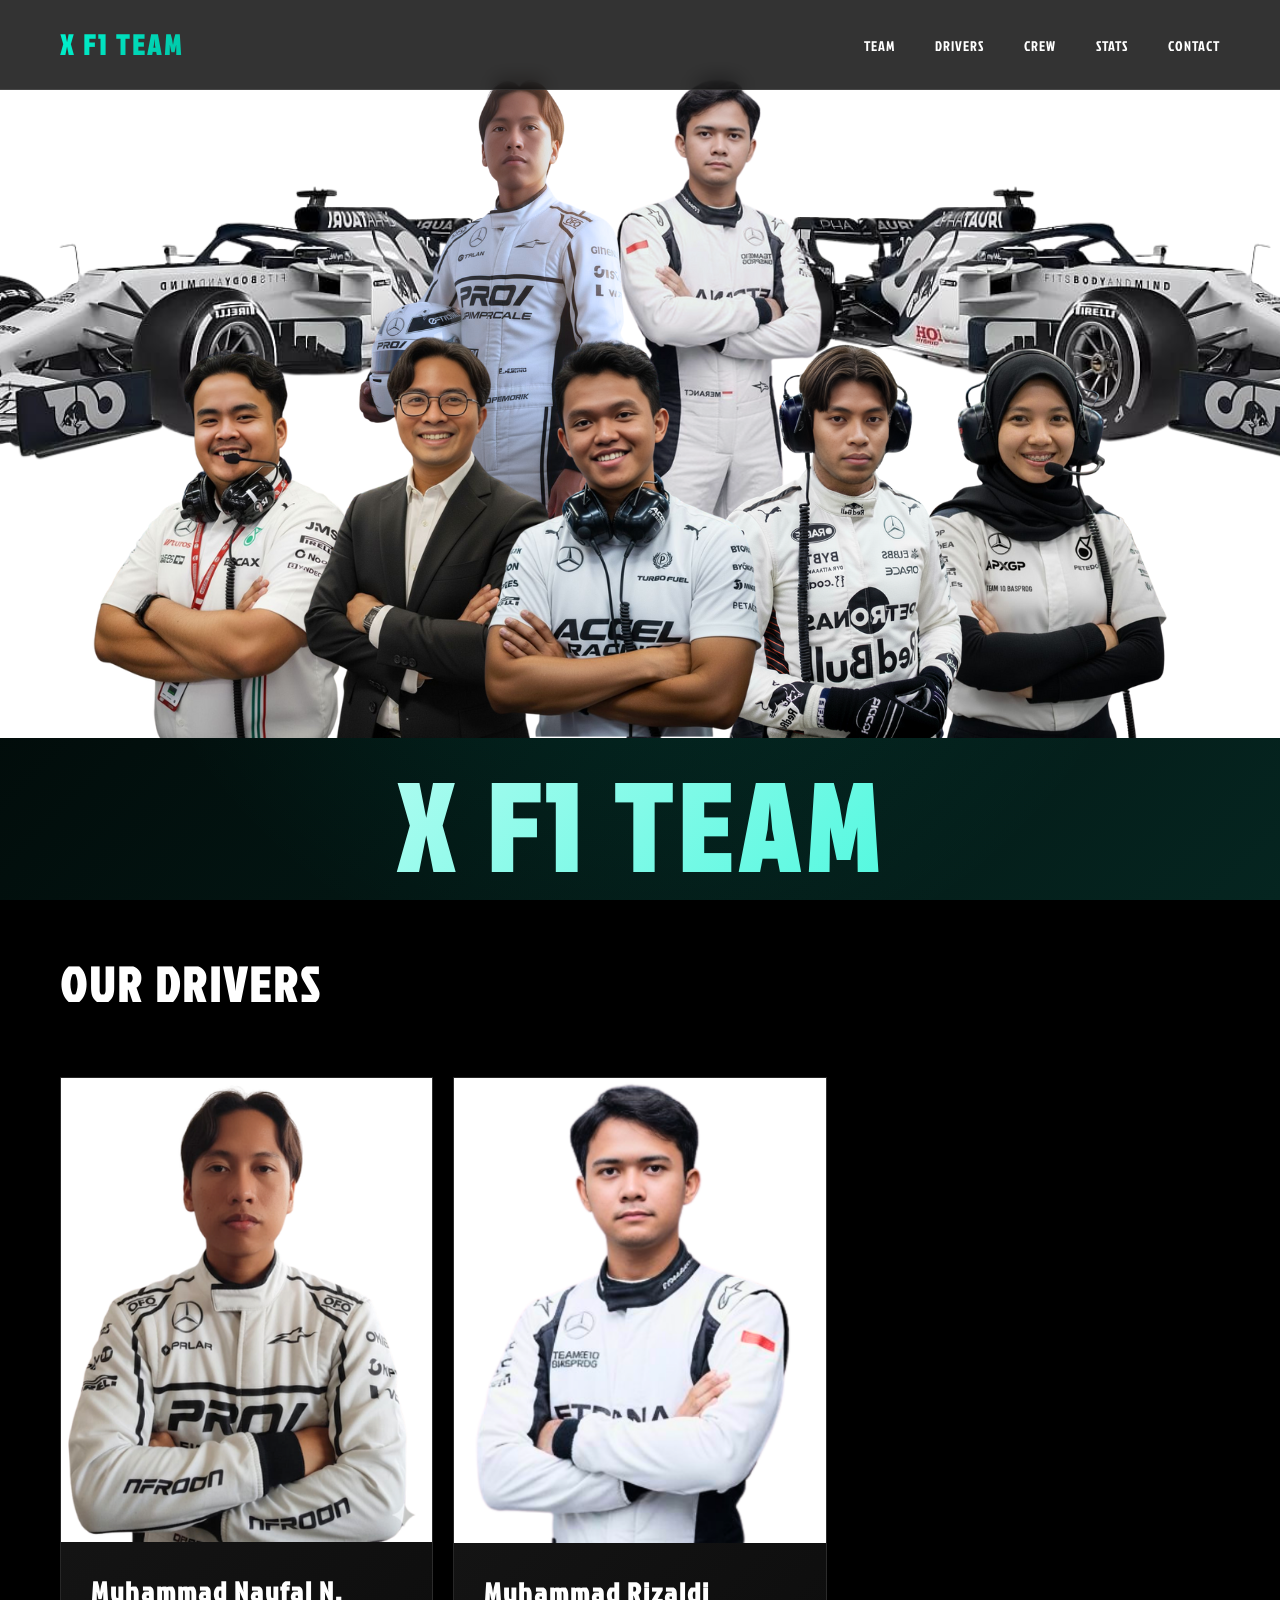
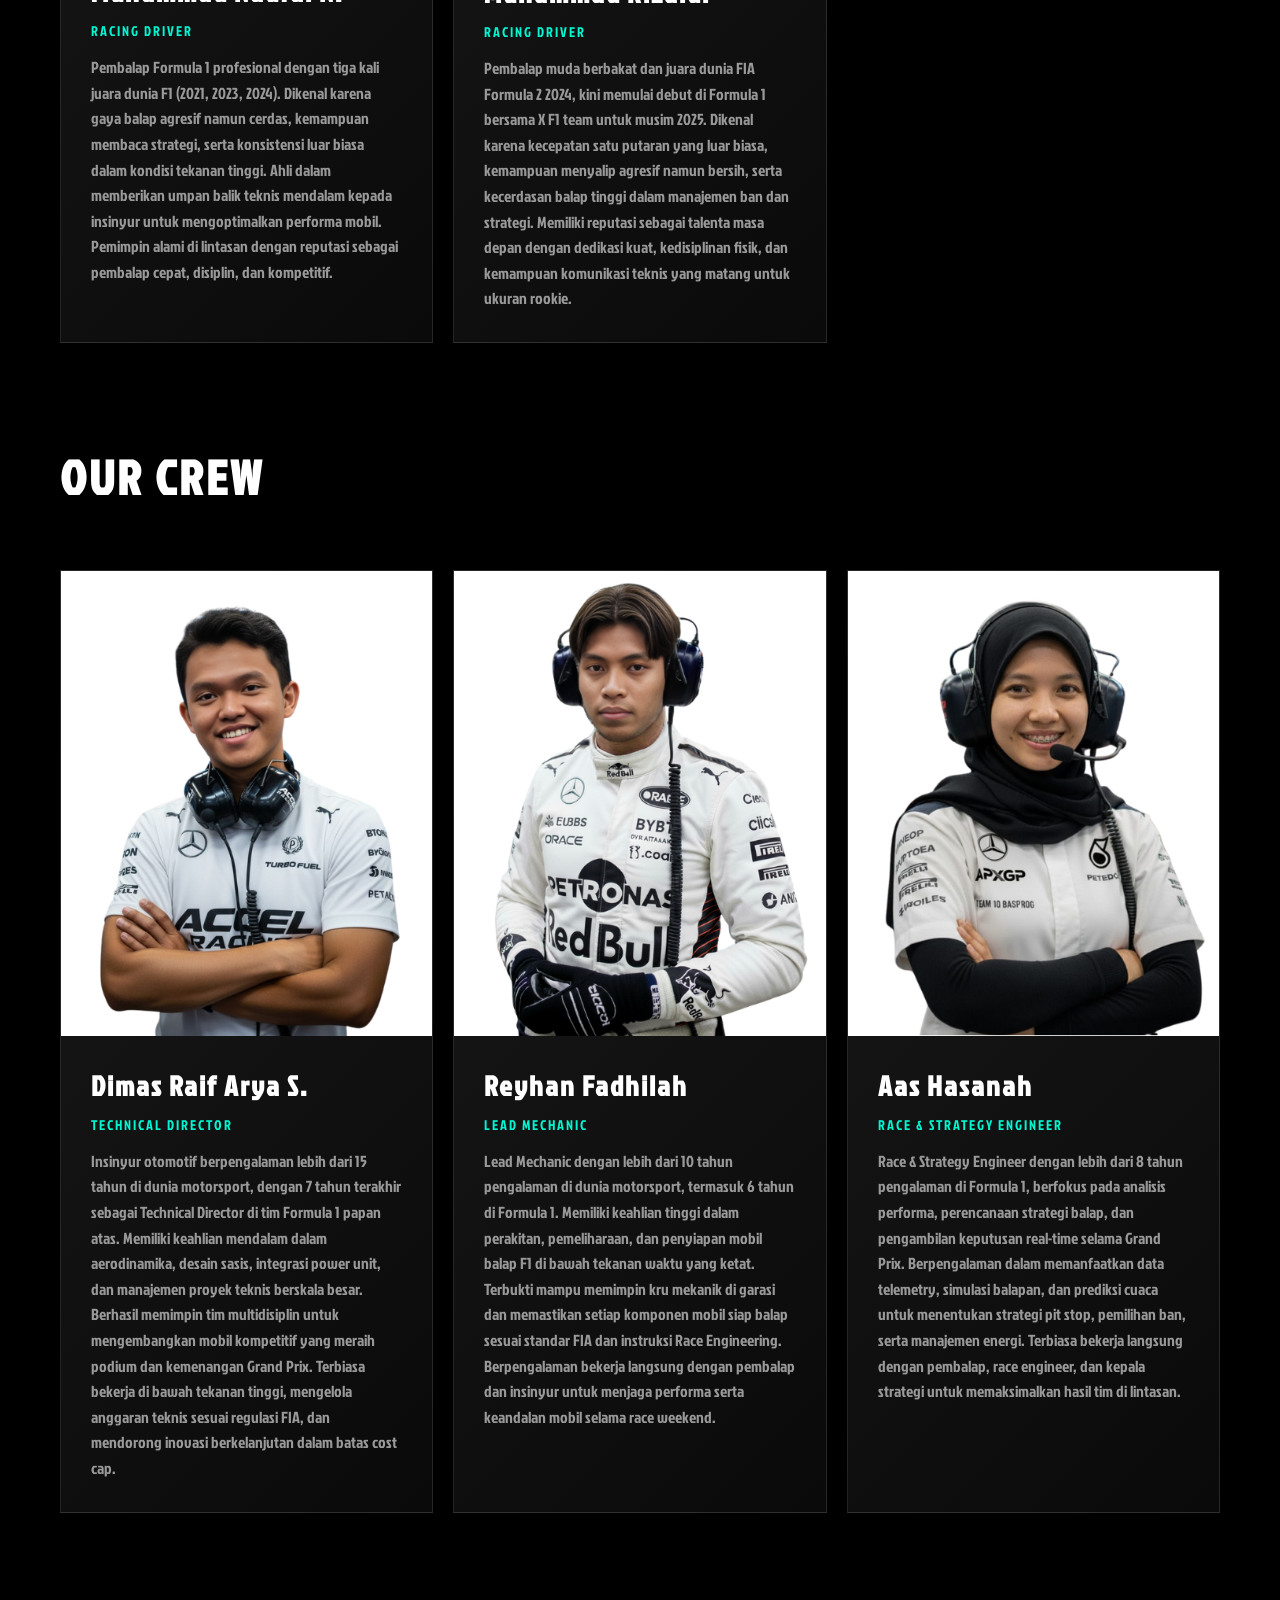
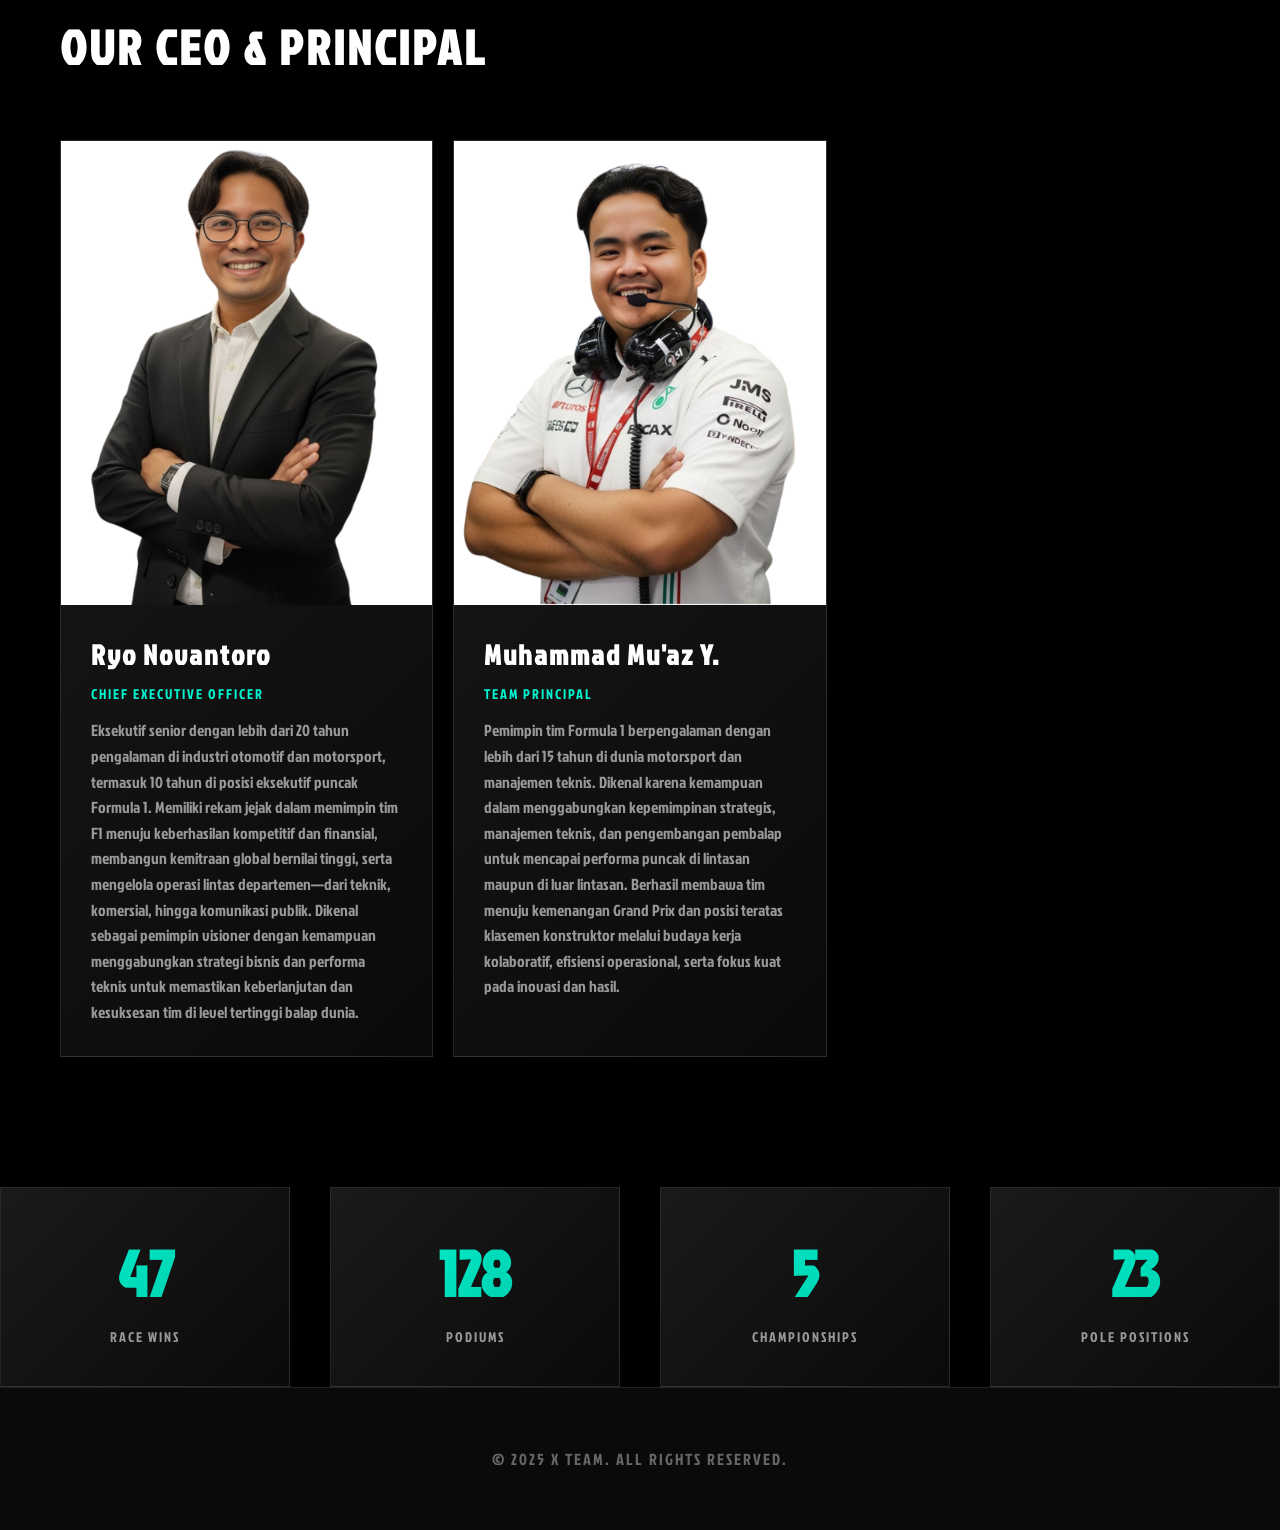
==== index.html @ dd736ea3 "Rename mainpage.html to index.html" ====
<!DOCTYPE html>
<html lang="en">
<head>
    <meta charset="UTF-8">
    <meta name="viewport" content="width=device-width, initial-scale=1.0">
    <title>APEX Racing - Formula 1 Team</title>
    <link rel="stylesheet" href="css/style.css">
</head>
<style>
@import url('https://fonts.googleapis.com/css2?family=Jockey+One&display=swap');
</style>
<body>
    <nav>
        <div class="logo">X F1 TEAM</div> <!-- Replace with your team logo -->
        <ul class="nav-links">
            <li><a href="#team">TEAM</a></li> <!-- Changed from HOME to TEAM -->
            <li><a href="#drivers">DRIVERS</a></li>
            <li><a href="#crew">CREW</a></li>
            <li><a href="#stats">STATS</a></li>
            <li><a href="#contact">CONTACT</a></li>
        </ul>
    </nav>

    <section class="hero">
        <div class="hero-content">
            <img src="img/team.png" alt="">
            <h1>X F1 TEAM</h1>
            <p>PUSHING THE LIMITS</p>
            <a href="#team" class="cta-button">Explore Team</a>
        </div>
    </section>
    

    <section class="section" id="drivers">
        <h2 class="section-title">Our Drivers</h2>
        <div class="team-grid">
            <div class="team-card">
                <div class="card-image"><img src="img/driver1.png" alt=""></div>
                <div class="card-content">
                    <h3>Muhammad Naufal N.</h3>
                    <div class="role">Racing Driver</div>
                    <p>Pembalap Formula 1 profesional dengan tiga kali juara dunia F1 (2021, 2023, 2024). Dikenal karena gaya balap agresif namun cerdas, kemampuan membaca strategi, serta konsistensi luar biasa dalam kondisi tekanan tinggi. Ahli dalam memberikan umpan balik teknis mendalam kepada insinyur untuk mengoptimalkan performa mobil. Pemimpin alami di lintasan dengan reputasi sebagai pembalap cepat, disiplin, dan kompetitif.</p>
                </div>
            </div>
            <div class="team-card">
               <div class="card-image"><img src="img/driver2.png" alt=""></div>
                <div class="card-content">
                    <h3>Muhammad Rizaldi</h3>
                    <div class="role">Racing Driver</div>
                    <p>Pembalap muda berbakat dan juara dunia FIA Formula 2 2024, kini memulai debut di Formula 1 bersama X F1 team untuk musim 2025. Dikenal karena kecepatan satu putaran yang luar biasa, kemampuan menyalip agresif namun bersih, serta kecerdasan balap tinggi dalam manajemen ban dan strategi. Memiliki reputasi sebagai talenta masa depan dengan dedikasi kuat, kedisiplinan fisik, dan kemampuan komunikasi teknis yang matang untuk ukuran rookie.</p>
                </div>
            </div>
        </div>
        
    </section>
     <section class="section" id="crew">
        <h2 class="section-title">Our CREW</h2>
        <div class="team-grid">
             <div class="team-card">
                <div class="card-image"><img src="img/dimas.png" alt=""></div>
                <div class="card-content">
                    <h3>Dimas Raif Arya S.</h3>
                    <div class="role">Technical Director</div>
                    <p>Insinyur otomotif berpengalaman lebih dari 15 tahun di dunia motorsport, dengan 7 tahun terakhir sebagai Technical Director di tim Formula 1 papan atas. Memiliki keahlian mendalam dalam aerodinamika, desain sasis, integrasi power unit, dan manajemen proyek teknis berskala besar. Berhasil memimpin tim multidisiplin untuk mengembangkan mobil kompetitif yang meraih podium dan kemenangan Grand Prix. Terbiasa bekerja di bawah tekanan tinggi, mengelola anggaran teknis sesuai regulasi FIA, dan mendorong inovasi berkelanjutan dalam batas cost cap.</p>
                </div>
            </div>
             <div class="team-card">
                <div class="card-image"><img src="img/repad.png" alt=""></div>
                <div class="card-content">
                    <h3>Reyhan Fadhilah</h3>
                    <div class="role">Lead Mechanic</div>
                    <p>Lead Mechanic dengan lebih dari 10 tahun pengalaman di dunia motorsport, termasuk 6 tahun di Formula 1. Memiliki keahlian tinggi dalam perakitan, pemeliharaan, dan penyiapan mobil balap F1 di bawah tekanan waktu yang ketat. Terbukti mampu memimpin kru mekanik di garasi dan memastikan setiap komponen mobil siap balap sesuai standar FIA dan instruksi Race Engineering. Berpengalaman bekerja langsung dengan pembalap dan insinyur untuk menjaga performa serta keandalan mobil selama race weekend.</p>
                </div>
            </div>
            <div class="team-card">
               <div class="card-image"><img src="img/aas.png" alt=""></div>
                <div class="card-content">
                    <h3>Aas Hasanah</h3>
                    <div class="role">Race & Strategy Engineer</div>
                    <p>Race & Strategy Engineer dengan lebih dari 8 tahun pengalaman di Formula 1, berfokus pada analisis performa, perencanaan strategi balap, dan pengambilan keputusan real-time selama Grand Prix. Berpengalaman dalam memanfaatkan data telemetry, simulasi balapan, dan prediksi cuaca untuk menentukan strategi pit stop, pemilihan ban, serta manajemen energi. Terbiasa bekerja langsung dengan pembalap, race engineer, dan kepala strategi untuk memaksimalkan hasil tim di lintasan.</p>
                </div>
            </div>
        </div>

        </section>
    

    <section class="section" id="team">
        <h2 class="section-title">Our CEO & Principal</h2>
        <div class="team-grid">
            <div class="team-card">
                <div class="card-image"><img src="img/ryo.png" alt=""></div>
                <div class="card-content">
                    <h3>Ryo Novantoro</h3>
                    <div class="role">Chief Executive Officer</div>
                    <p>Eksekutif senior dengan lebih dari 20 tahun pengalaman di industri otomotif dan motorsport, termasuk 10 tahun di posisi eksekutif puncak Formula 1. Memiliki rekam jejak dalam memimpin tim F1 menuju keberhasilan kompetitif dan finansial, membangun kemitraan global bernilai tinggi, serta mengelola operasi lintas departemen—dari teknik, komersial, hingga komunikasi publik. Dikenal sebagai pemimpin visioner dengan kemampuan menggabungkan strategi bisnis dan performa teknis untuk memastikan keberlanjutan dan kesuksesan tim di level tertinggi balap dunia.</p>
                </div>
            </div>
            <div class="team-card">
                <div class="card-image"><img src="img/muaz.png" alt=""></div>
                <div class="card-content">
                    <h3>Muhammad Mu'az Y. </h3>
                    <div class="role">Team Principal</div>
                    <p>Pemimpin tim Formula 1 berpengalaman dengan lebih dari 15 tahun di dunia motorsport dan manajemen teknis. Dikenal karena kemampuan dalam menggabungkan kepemimpinan strategis, manajemen teknis, dan pengembangan pembalap untuk mencapai performa puncak di lintasan maupun di luar lintasan. Berhasil membawa tim menuju kemenangan Grand Prix dan posisi teratas klasemen konstruktor melalui budaya kerja kolaboratif, efisiensi operasional, serta fokus kuat pada inovasi dan hasil.</p>
                </div>
            </div>
    </section>
   

    

        <div class="stats" id="stats">
            <div class="stat-card">
                <div class="stat-number">47</div>
                <div class="stat-label">Race Wins</div>
            </div>
            <div class="stat-card">
                <div class="stat-number">128</div>
                <div class="stat-label">Podiums</div>
            </div>
            <div class="stat-card">
                <div class="stat-number">5</div>
                <div class="stat-label">Championships</div>
            </div>
            <div class="stat-card">
                <div class="stat-number">23</div>
                <div class="stat-label">Pole Positions</div>
            </div>
        </div>
    </section>

    <footer id="contact">
        <p>© 2025 X TEAM. ALL RIGHTS RESERVED.</p>
    </footer>

    <script>
        document.querySelectorAll('a[href^="#"]').forEach(anchor => {
            anchor.addEventListener('click', function (e) {
                e.preventDefault();
                const target = document.querySelector(this.getAttribute('href'));
                if (target) {
                    target.scrollIntoView({ behavior: 'smooth', block: 'start' });
                }
            });
        });

        const cards = document.querySelectorAll('.team-card');
        cards.forEach(card => {
            card.addEventListener('mouseenter', function() {
                this.style.transform = 'translateY(-10px)';
            });
            card.addEventListener('mouseleave', function() {
                this.style.transform = 'translateY(0)';
            });
        });
    </script>
</body>
</html>
---- css/style.css ----
* {
            margin: 0;
            padding: 0;
            box-sizing: border-box;
        }
        .jockey-one-regular {
            font-family: "Jockey One", sans-serif;
            font-weight: 400;
             font-style: normal;
        }


        body {
            font-family: 'Jockey One', sans-serif;
            margin: 0;
            padding: 0;
            background: #000;
            color: #fff;
            overflow-x: hidden;
        }

        nav {
            position: fixed;
            top: 0;
            width: 100%;
            display: flex;
            justify-content: space-between;
            align-items: center;
            padding: 25px 60px;
            background: rgba(0, 0, 0, 0.8);
            backdrop-filter: blur(10px);
            z-index: 1000;
            border-bottom: 1px solid rgba(255, 255, 255, 0.1);
        }

        .logo {
            font-size: 28px;
            font-weight: bold;
            letter-spacing: 3px;
            background: linear-gradient(135deg, #00f5d0, #00c4a6);
            -webkit-background-clip: text;
            -webkit-text-fill-color: transparent;
        }

        .nav-links {
            display: flex;
            gap: 40px;
            list-style: none;
        }

        .nav-links a {
            color: #fff;
            text-decoration: none;
            font-size: 14px;
            letter-spacing: 1px;
            transition: color 0.3s;
        }

        .nav-links a:hover {
            color: #00f5d0;
        }

        .hero {
            height: 100vh;
            display: flex;
            align-items: center;
            justify-content: center;
            position: relative;
            background: linear-gradient(135deg, #000000 0%, #052520 100%);
            overflow: hidden;
        }

        .hero::before {
            content: '';
            position: absolute;
            width: 100%;
            height: 100%;
            background: radial-gradient(circle, rgba(0, 245, 208, 0.1) 0%, transparent 70%);
            animation: pulse 8s ease-in-out infinite;
        }

        @keyframes pulse {
            0%, 100% { transform: scale(1); opacity: 0.5; }
            50% { transform: scale(1.2); opacity: 0.8; }
        }

        .hero-content {
            text-align: center;
            height: ;
            z-index: 1;
            animation: fadeInUp 1s ease-out;
        }

        @keyframes fadeInUp {
            from {
                opacity: 0;
                transform: translateY(30px);
            }
            to {
                opacity: 1;
                transform: translateY(0);
            }
        }

        .hero h1 {
            font-size: 120px;
            font-weight: 900;
            letter-spacing: 8px;
            margin-bottom: 20px;
            background: linear-gradient(135deg, #fff, #00f5d0);
            -webkit-background-clip: text;
            -webkit-text-fill-color: transparent;
            text-transform: uppercase;
        }

        .hero p {
            font-size: 24px;
            letter-spacing: 4px;
            color: #999;
            margin-bottom: 40px;
        }

        .cta-button {
            display: inline-block;
            padding: 18px 50px;
            background: #00f5d0;
            color: #fff;
            text-decoration: none;
            font-size: 16px;
            letter-spacing: 2px;
            border-radius: 50px;
            transition: all 0.3s;
            text-transform: uppercase;
            font-weight: bold;
        }

        .cta-button:hover {
            transform: translateY(-3px);
            box-shadow: 0 10px 30px rgba(0, 245, 208, 0.3);
        }

        .section {
            padding: 50px 60px; /* Increased padding for better spacing */
            max-width: 2100px; /* Increased max-width for larger screens */
            margin: 0 auto;
        }

        .section-title {
            font-size: 48px;
            font-weight: 900;
            letter-spacing: 3px;
            margin-bottom: 60px;
            text-transform: uppercase;
        }

        .team-grid {
            display: grid;
            grid-template-columns: repeat(3, 1fr); /* 3 columns */
            gap: 20px;
            margin-top: 20px;
        }

        .team-card {
            background: linear-gradient(135deg, #1a1a1a, #0a0a0a);
            border: 1px solid rgba(255, 255, 255, 0.1);
            overflow: hidden;
            transition: all 0.4s;
            cursor: pointer;
            position: relative;
        }

        .team-card::before {
            content: '';
            position: absolute;
            top: 10%;
            left: 100%;
            width: 100%;
            height: 80%;
            background: linear-gradient(90deg, transparent, rgba(0, 245, 208, 0.15), transparent);
            transition: left 0.5s;
        }

        .team-card:hover::before {
            left: 100%;
        }

        .team-card:hover { /* Hover effect */
            transform: translateY(-10px);
            border-color: #00f5d0;
            box-shadow: 0 20px 40px rgba(0, 245, 208, 0.2);
        }

        .card-image { // Container for image
            width: 100%;
            height: 100; /* Fixed height for uniformity */
            background: linear-gradient(135deg, #2a2a2a, #1a1a1a);
            display: flex;
            align-items: center;
            justify-content: center;
            font-size: 80px;
            color: rgba(255, 255, 255, 0.1);
        }

        .card-image img {
            width: 100%;
            height: 100%;
            object-fit: contain; /* Memastikan seluruh gambar terlihat tanpa terpotong */
            object-position: center; /* Memusatkan gambar di dalam wadah */
        }

        .card-content {
            padding: 30px;
        }

        .card-content h3 {
            font-size: 28px;
            margin-bottom: 10px;
            letter-spacing: 2px;
        }

        .card-content .role {
            color: #00f5d0;
            font-size: 14px;
            letter-spacing: 2px;
            text-transform: uppercase;
            margin-bottom: 15px;
        }

        .card-content p {
            color: #999;
            line-height: 1.6;
        }

        .stats {
            display: grid;
            grid-template-columns: repeat(4, 1fr);
            gap: 40px;
            margin-top: 80px;
        }

        .stat-card {
            text-align: center;
            padding: 40px 20px;
            background: linear-gradient(135deg, #1a1a1a, #0a0a0a);
            border: 1px solid rgba(255, 255, 255, 0.1);
            transition: all 0.3s;
        }

        .stat-card:hover {
            border-color: #00f5d0;
            transform: scale(1.05);
        }

        .stat-number {
            font-size: 64px;
            font-weight: 900;
            background: linear-gradient(135deg, #00f5d0, #00c4a6);
            -webkit-background-clip: text;
            -webkit-text-fill-color: transparent;
            margin-bottom: 10px;
        }

        .stat-label {
            font-size: 14px;
            letter-spacing: 2px;
            color: #999;
            text-transform: uppercase;
        }

        footer {
            background: #0a0a0a;
            padding: 60px;
            text-align: center;
            border-top: 1px solid rgba(255, 255, 255, 0.1);
        }

        footer p {
            color: #666;
            letter-spacing: 2px;
        }

        @media (max-width: 768px) {
            .hero h1 {
                font-size: 60px;
            }

            .team-grid {
                grid-template-columns: 1fr;
            }

            .stats {
                grid-template-columns: repeat(2, 1fr);
            }

            nav {
                padding: 20px 30px;
            }

            .section {
                padding: 80px 30px;
            }
        }
    </style>
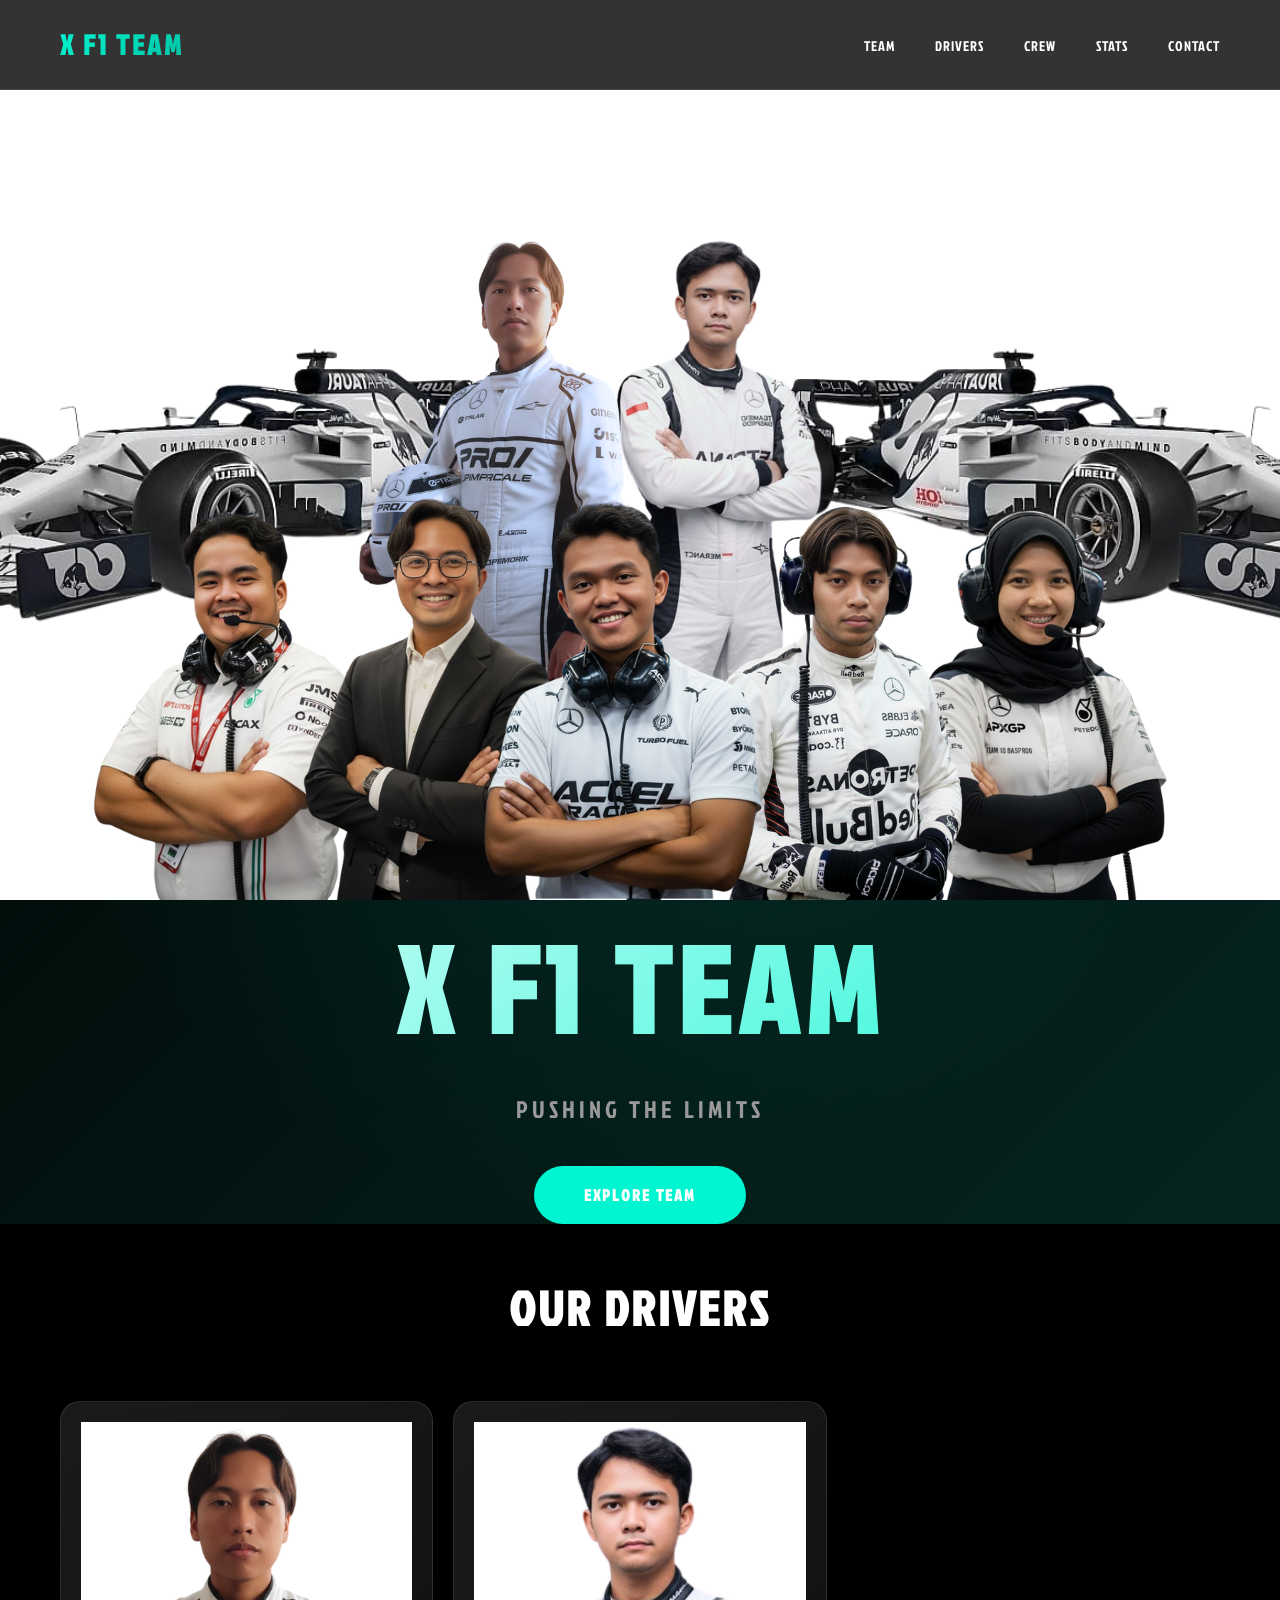
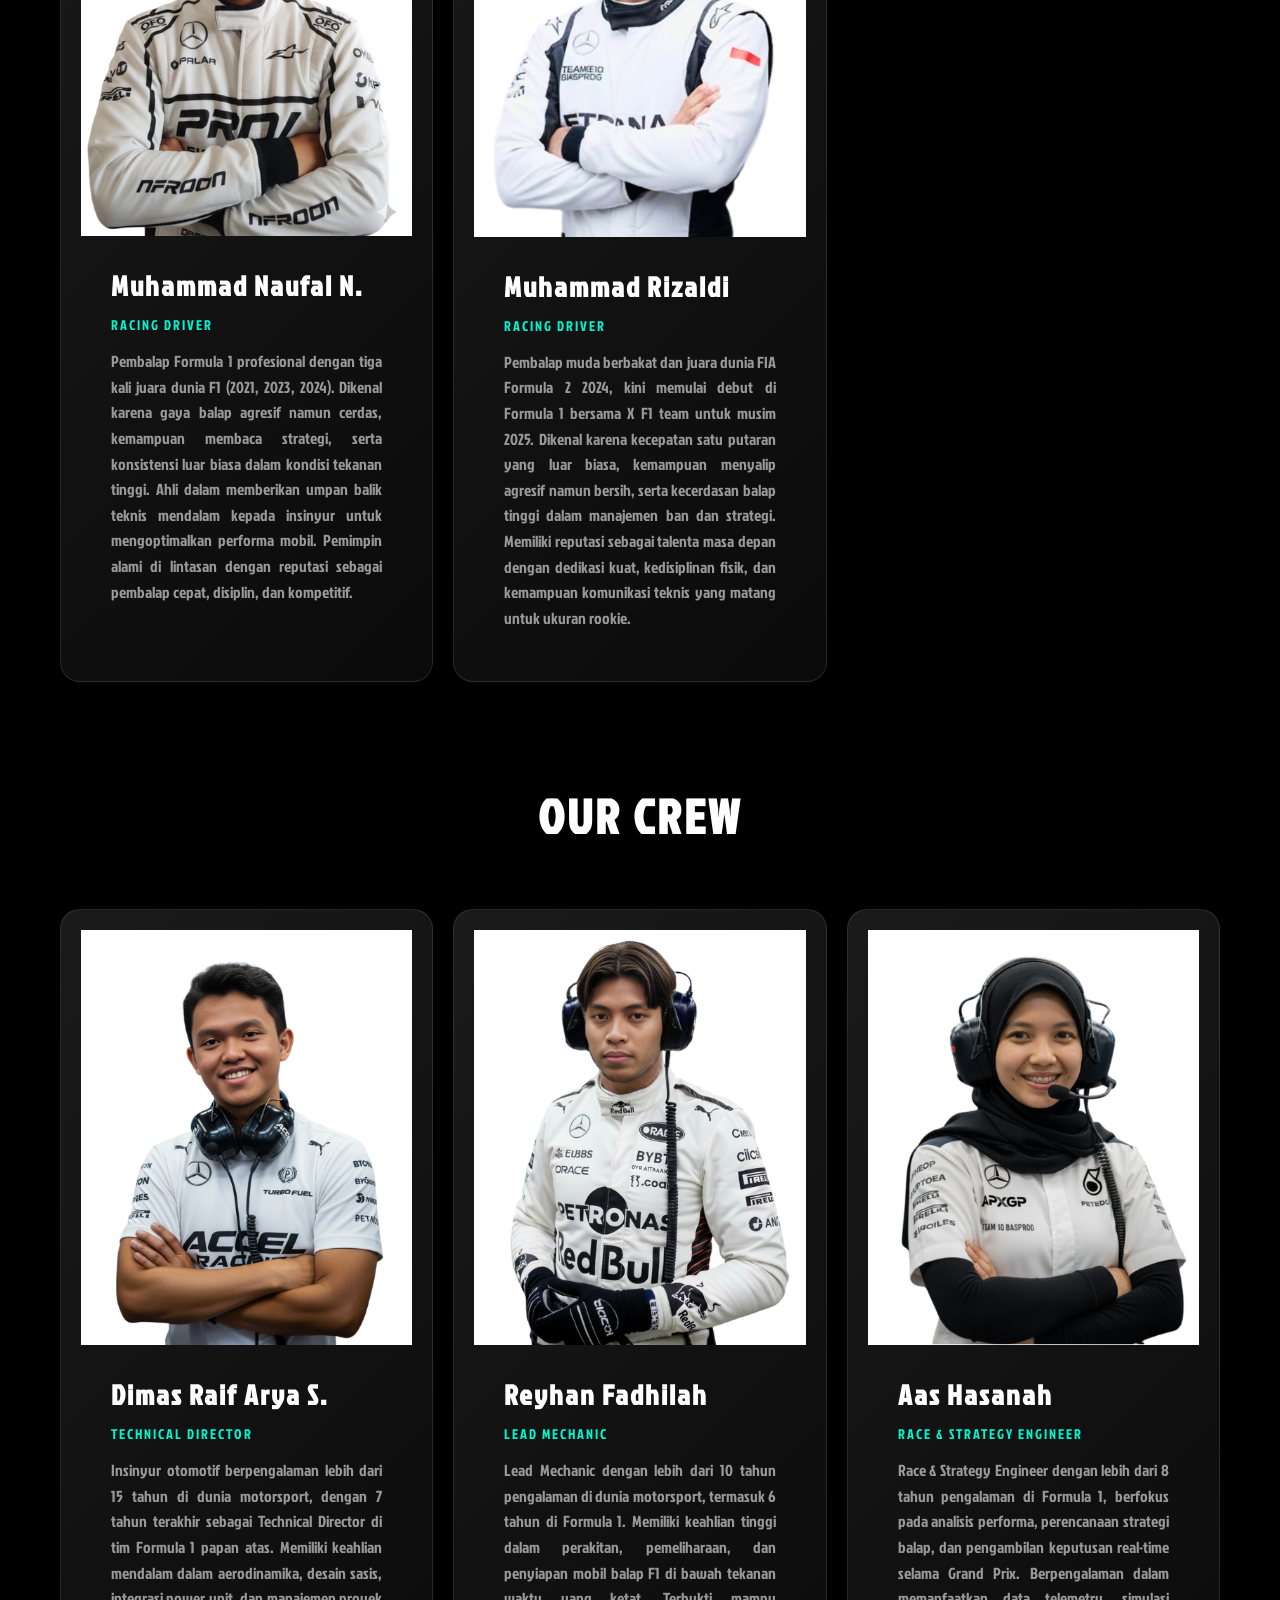
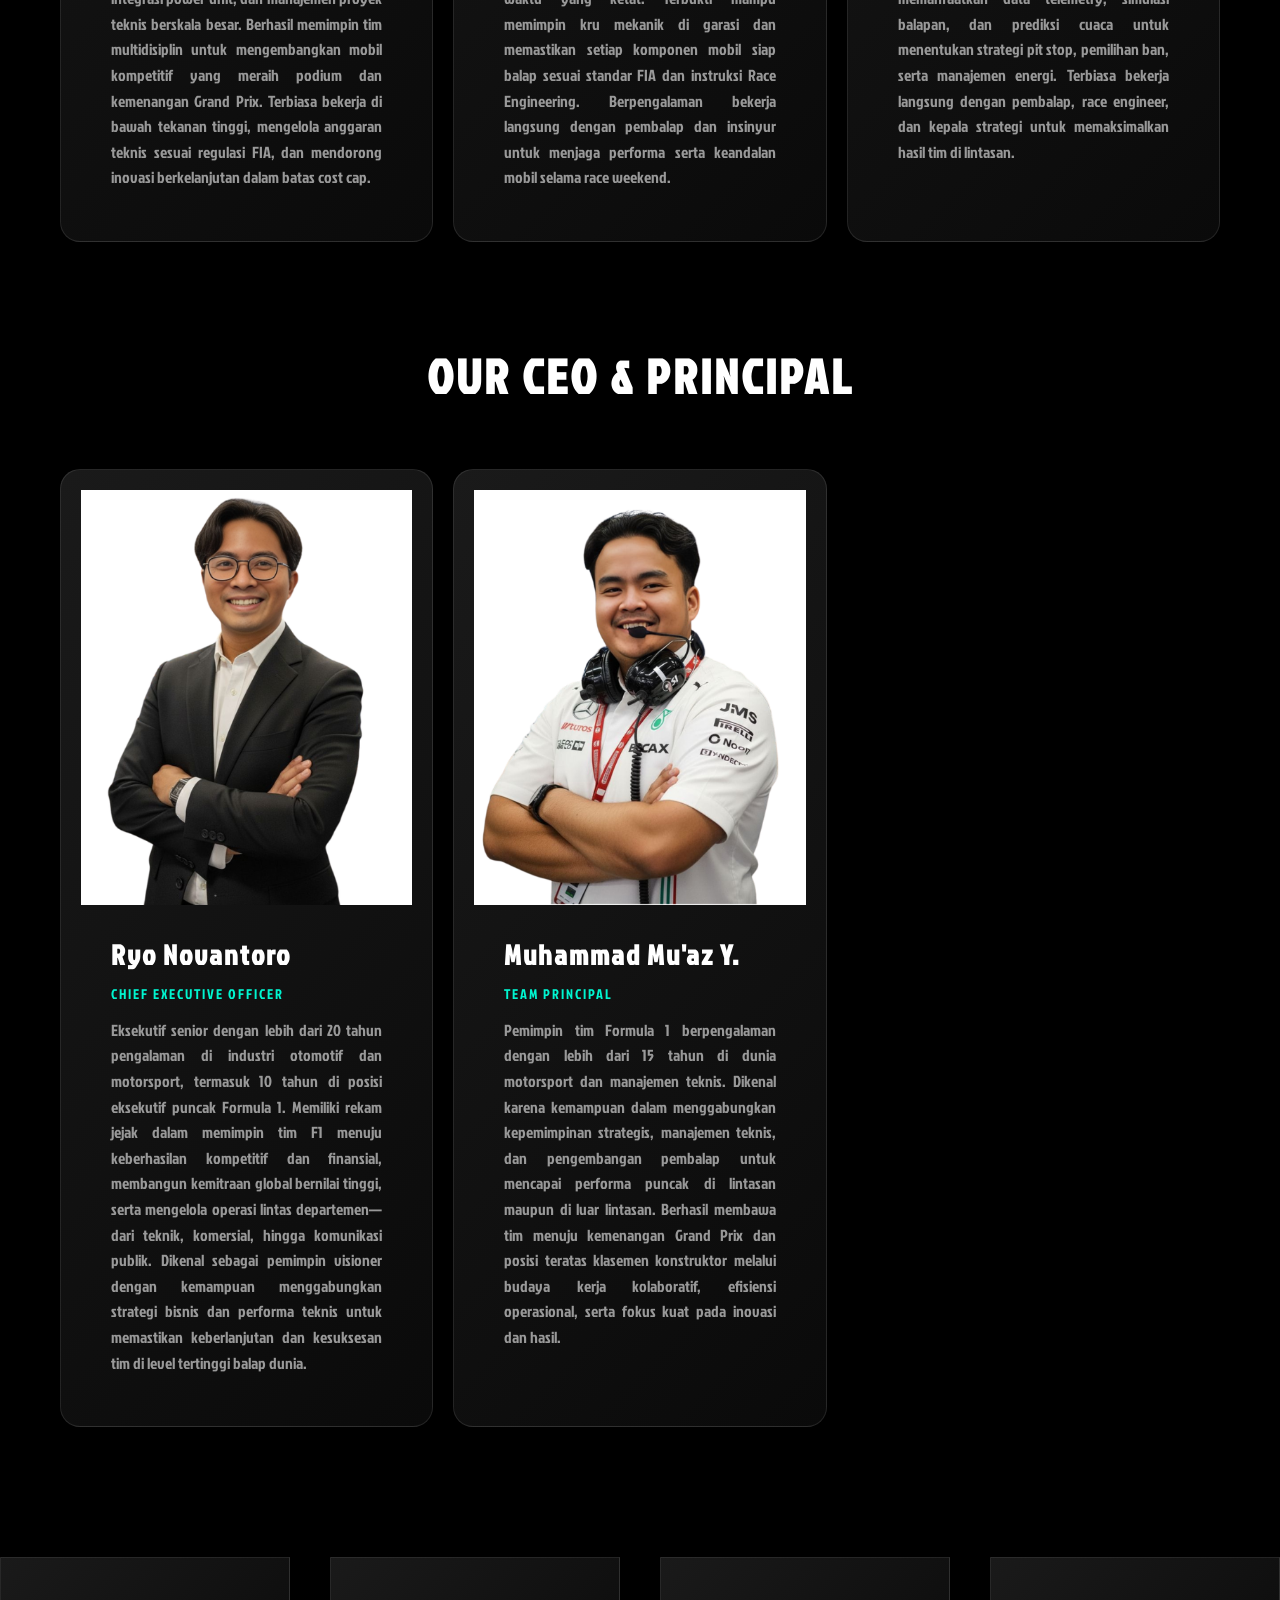
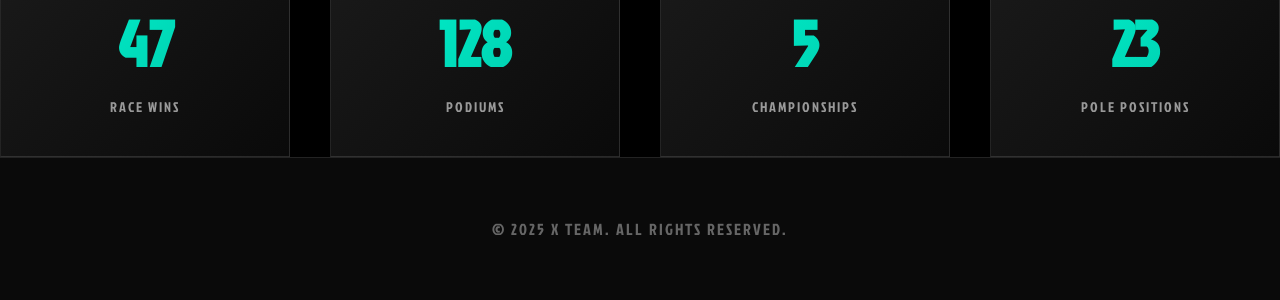
==== commit 657e0201: "small update" ====
--- a/index.html
+++ b/index.html
@@ -3,7 +3,7 @@
 <head>
     <meta charset="UTF-8">
     <meta name="viewport" content="width=device-width, initial-scale=1.0">
-    <title>APEX Racing - Formula 1 Team</title>
+    <title>X - Formula 1 Team</title>
     <link rel="stylesheet" href="css/style.css">
 </head>
 <style>
@@ -13,7 +13,7 @@
     <nav>
         <div class="logo">X F1 TEAM</div> <!-- Replace with your team logo -->
         <ul class="nav-links">
-            <li><a href="#team">TEAM</a></li> <!-- Changed from HOME to TEAM -->
+            <li><a href="#team">TEAM</a></li>
             <li><a href="#drivers">DRIVERS</a></li>
             <li><a href="#crew">CREW</a></li>
             <li><a href="#stats">STATS</a></li>
@@ -51,8 +51,8 @@
                 </div>
             </div>
         </div>
-        
     </section>
+
      <section class="section" id="crew">
         <h2 class="section-title">Our CREW</h2>
         <div class="team-grid">
@@ -81,10 +81,8 @@
                 </div>
             </div>
         </div>
-
         </section>
     
-
     <section class="section" id="team">
         <h2 class="section-title">Our CEO & Principal</h2>
         <div class="team-grid">
@@ -134,8 +132,7 @@
     </footer>
 
     <script>
-        document.querySelectorAll('a[href^="#"]').forEach(anchor => {
-            anchor.addEventListener('click', function (e) {
+        document.querySelectorAll('a[href^="#"]').forEach(anchor => { 
                 e.preventDefault();
                 const target = document.querySelector(this.getAttribute('href'));
                 if (target) {
@@ -155,4 +152,4 @@
         });
     </script>
 </body>
-</html>
+</html>
--- a/css/style.css
+++ b/css/style.css
@@ -1,4 +1,4 @@
- * {
+        * {
             margin: 0;
             padding: 0;
             box-sizing: border-box;
@@ -60,8 +60,10 @@
             color: #00f5d0;
         }
 
-        .hero {
-            height: 100vh;
+        .hero { /* Hero section */
+            height: auto;
+            min-height: 100vh;
+            width: 100%;
             display: flex;
             align-items: center;
             justify-content: center;
@@ -70,7 +72,7 @@
             overflow: hidden;
         }
 
-        .hero::before {
+        .hero::before {  /* Animated background effect */
             content: '';
             position: absolute;
             width: 100%;
@@ -84,14 +86,16 @@
             50% { transform: scale(1.2); opacity: 0.8; }
         }
 
-        .hero-content {
+        .hero-content { /* Content container */
+            position: relative;
+            z-index: 2;
             text-align: center;
-            height: ;
+            height: auto;
             z-index: 1;
             animation: fadeInUp 1s ease-out;
         }
 
-        @keyframes fadeInUp {
+        @keyframes fadeInUp { /* Fade-in animation */
             from {
                 opacity: 0;
                 transform: translateY(30px);
@@ -102,7 +106,7 @@
             }
         }
 
-        .hero h1 {
+        .hero h1 { /* Main heading */
             font-size: 120px;
             font-weight: 900;
             letter-spacing: 8px;
@@ -113,14 +117,14 @@
             text-transform: uppercase;
         }
 
-        .hero p {
+        .hero p { /* Subheading */
             font-size: 24px;
             letter-spacing: 4px;
             color: #999;
             margin-bottom: 40px;
         }
 
-        .cta-button {
+        .cta-button { /* Call-to-action button */
             display: inline-block;
             padding: 18px 50px;
             background: #00f5d0;
@@ -134,18 +138,20 @@
             font-weight: bold;
         }
 
-        .cta-button:hover {
+        .cta-button:hover { /* Button hover effect */
             transform: translateY(-3px);
             box-shadow: 0 10px 30px rgba(0, 245, 208, 0.3);
         }
 
-        .section {
+        .section { /* Section styling */
             padding: 50px 60px; /* Increased padding for better spacing */
-            max-width: 2100px; /* Increased max-width for larger screens */
+            max-width: 2400px; /* Increased max-width for larger screens */
             margin: 0 auto;
-        }
-
-        .section-title {
+            text-align: center;
+            border-radius: 20px;
+        }
+
+        .section-title { /* Section titles */
             font-size: 48px;
             font-weight: 900;
             letter-spacing: 3px;
@@ -153,24 +159,26 @@
             text-transform: uppercase;
         }
 
-        .team-grid {
+        .team-grid { /* Team member grid */
             display: grid;
             grid-template-columns: repeat(3, 1fr); /* 3 columns */
             gap: 20px;
             margin-top: 20px;
         }
 
-        .team-card {
+        .team-card { /* Individual team member card */
+            padding: 20px; /* Increased padding for better spacing */
+            border-radius: 20px; /* Rounded corners */
             background: linear-gradient(135deg, #1a1a1a, #0a0a0a);
             border: 1px solid rgba(255, 255, 255, 0.1);
-            overflow: hidden;
-            transition: all 0.4s;
-            cursor: pointer;
-            position: relative;
-        }
-
-        .team-card::before {
-            content: '';
+            overflow: hidden; /* Ensure content doesn't overflow */
+            transition: all 0.4s; /* Smooth transition */
+            cursor: pointer; /* Pointer cursor on hover */
+            position: relative; /* For pseudo-element */
+        }
+
+        .team-card::before { /* Animated gradient overlay */
+            content: ''; 
             position: absolute;
             top: 10%;
             left: 100%;
@@ -180,7 +188,7 @@
             transition: left 0.5s;
         }
 
-        .team-card:hover::before {
+        .team-card:hover::before { /* Move overlay on hover */
             left: 100%;
         }
 
@@ -208,17 +216,18 @@
             object-position: center; /* Memusatkan gambar di dalam wadah */
         }
 
-        .card-content {
+        .card-content { /* Content inside the card */
+            text-align: justify;    
             padding: 30px;
         }
 
-        .card-content h3 {
+        .card-content h3 { /* Name styling */
             font-size: 28px;
             margin-bottom: 10px;
             letter-spacing: 2px;
         }
 
-        .card-content .role {
+        .card-content .role { /* Role styling */
             color: #00f5d0;
             font-size: 14px;
             letter-spacing: 2px;
@@ -226,19 +235,19 @@
             margin-bottom: 15px;
         }
 
-        .card-content p {
+        .card-content p { /* Description styling */
             color: #999;
             line-height: 1.6;
         }
 
-        .stats {
-            display: grid;
+        .stats { /* Statistics section */
+            display: grid; 
             grid-template-columns: repeat(4, 1fr);
             gap: 40px;
             margin-top: 80px;
         }
 
-        .stat-card {
+        .stat-card { /* Individual stat card */
             text-align: center;
             padding: 40px 20px;
             background: linear-gradient(135deg, #1a1a1a, #0a0a0a);
@@ -246,12 +255,12 @@
             transition: all 0.3s;
         }
 
-        .stat-card:hover {
+        .stat-card:hover { /* Hover effect */
             border-color: #00f5d0;
             transform: scale(1.05);
         }
 
-        .stat-number {
+        .stat-number { /* Number styling */
             font-size: 64px;
             font-weight: 900;
             background: linear-gradient(135deg, #00f5d0, #00c4a6);
@@ -260,26 +269,26 @@
             margin-bottom: 10px;
         }
 
-        .stat-label {
+        .stat-label { /* Label styling */
             font-size: 14px;
             letter-spacing: 2px;
             color: #999;
             text-transform: uppercase;
         }
 
-        footer {
+        footer { /* Footer styling */
             background: #0a0a0a;
             padding: 60px;
             text-align: center;
             border-top: 1px solid rgba(255, 255, 255, 0.1);
         }
 
-        footer p {
+        footer p { /* Footer text */
             color: #666;
             letter-spacing: 2px;
         }
 
-        @media (max-width: 768px) {
+        @media (max-width: 768px) { /* Responsive styles for tablets and smaller devices */
             .hero h1 {
                 font-size: 60px;
             }
